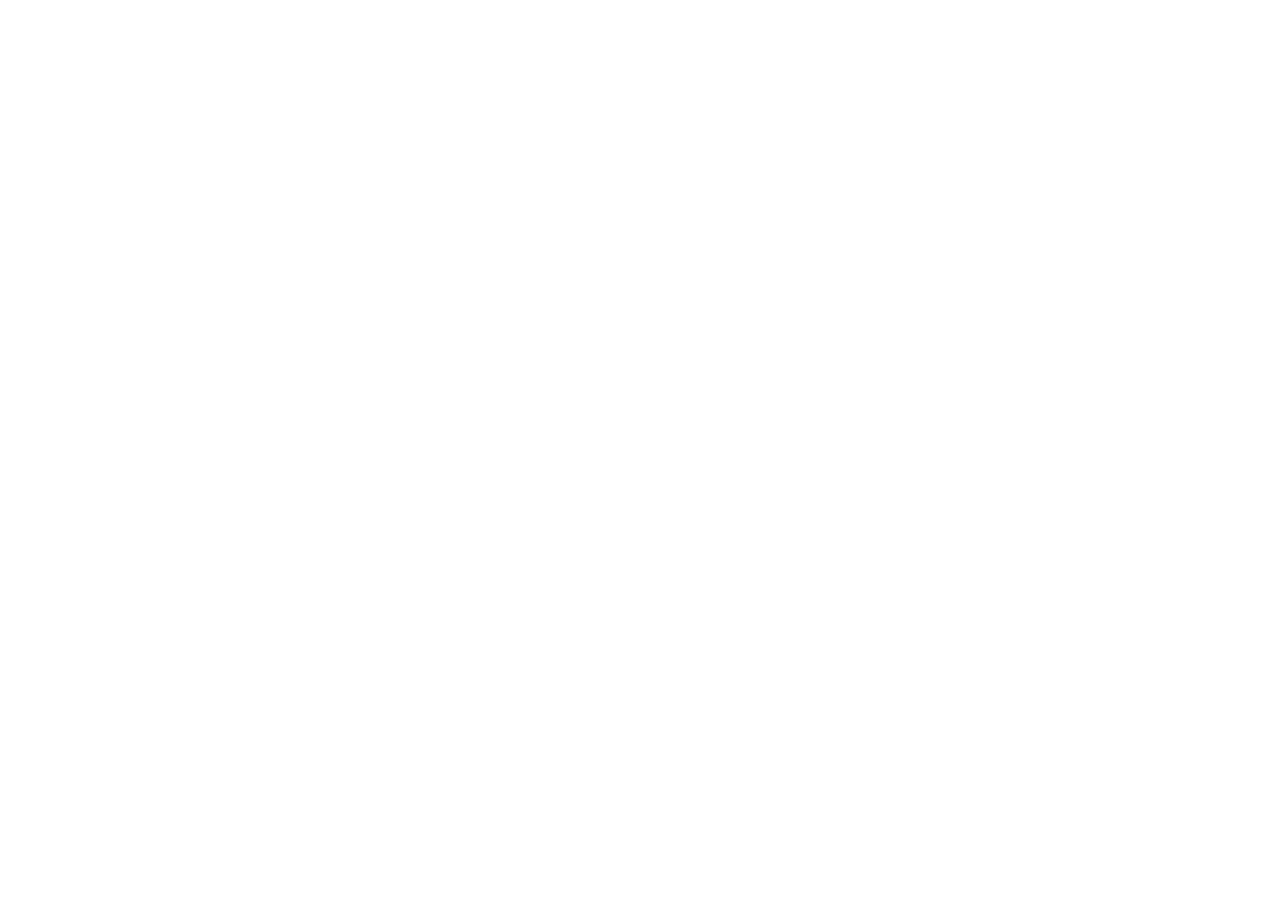
==== memory-game/index.html @ 6919223a "adding memory-game" ====
<!doctype html><html lang="en"><head><meta charset="utf-8"/><link rel="shortcut icon" href="/favicon.ico"/><meta name="viewport" content="width=device-width,initial-scale=1"/><meta name="theme-color" content="#000000"/><link rel="manifest" href="/manifest.json"/><title>React App</title><link href="/static/css/main.3fab8fdf.chunk.css" rel="stylesheet"></head><body><noscript>You need to enable JavaScript to run this app.</noscript><div id="root"></div><script>!function(l){function e(e){for(var r,t,n=e[0],o=e[1],u=e[2],f=0,i=[];f<n.length;f++)t=n[f],p[t]&&i.push(p[t][0]),p[t]=0;for(r in o)Object.prototype.hasOwnProperty.call(o,r)&&(l[r]=o[r]);for(s&&s(e);i.length;)i.shift()();return c.push.apply(c,u||[]),a()}function a(){for(var e,r=0;r<c.length;r++){for(var t=c[r],n=!0,o=1;o<t.length;o++){var u=t[o];0!==p[u]&&(n=!1)}n&&(c.splice(r--,1),e=f(f.s=t[0]))}return e}var t={},p={1:0},c=[];function f(e){if(t[e])return t[e].exports;var r=t[e]={i:e,l:!1,exports:{}};return l[e].call(r.exports,r,r.exports,f),r.l=!0,r.exports}f.m=l,f.c=t,f.d=function(e,r,t){f.o(e,r)||Object.defineProperty(e,r,{enumerable:!0,get:t})},f.r=function(e){"undefined"!=typeof Symbol&&Symbol.toStringTag&&Object.defineProperty(e,Symbol.toStringTag,{value:"Module"}),Object.defineProperty(e,"__esModule",{value:!0})},f.t=function(r,e){if(1&e&&(r=f(r)),8&e)return r;if(4&e&&"object"==typeof r&&r&&r.__esModule)return r;var t=Object.create(null);if(f.r(t),Object.defineProperty(t,"default",{enumerable:!0,value:r}),2&e&&"string"!=typeof r)for(var n in r)f.d(t,n,function(e){return r[e]}.bind(null,n));return t},f.n=function(e){var r=e&&e.__esModule?function(){return e.default}:function(){return e};return f.d(r,"a",r),r},f.o=function(e,r){return Object.prototype.hasOwnProperty.call(e,r)},f.p="/";var r=window.webpackJsonp=window.webpackJsonp||[],n=r.push.bind(r);r.push=e,r=r.slice();for(var o=0;o<r.length;o++)e(r[o]);var s=n;a()}([])</script><script src="/static/js/2.7287a1a2.chunk.js"></script><script src="/static/js/main.d39f9709.chunk.js"></script></body></html>
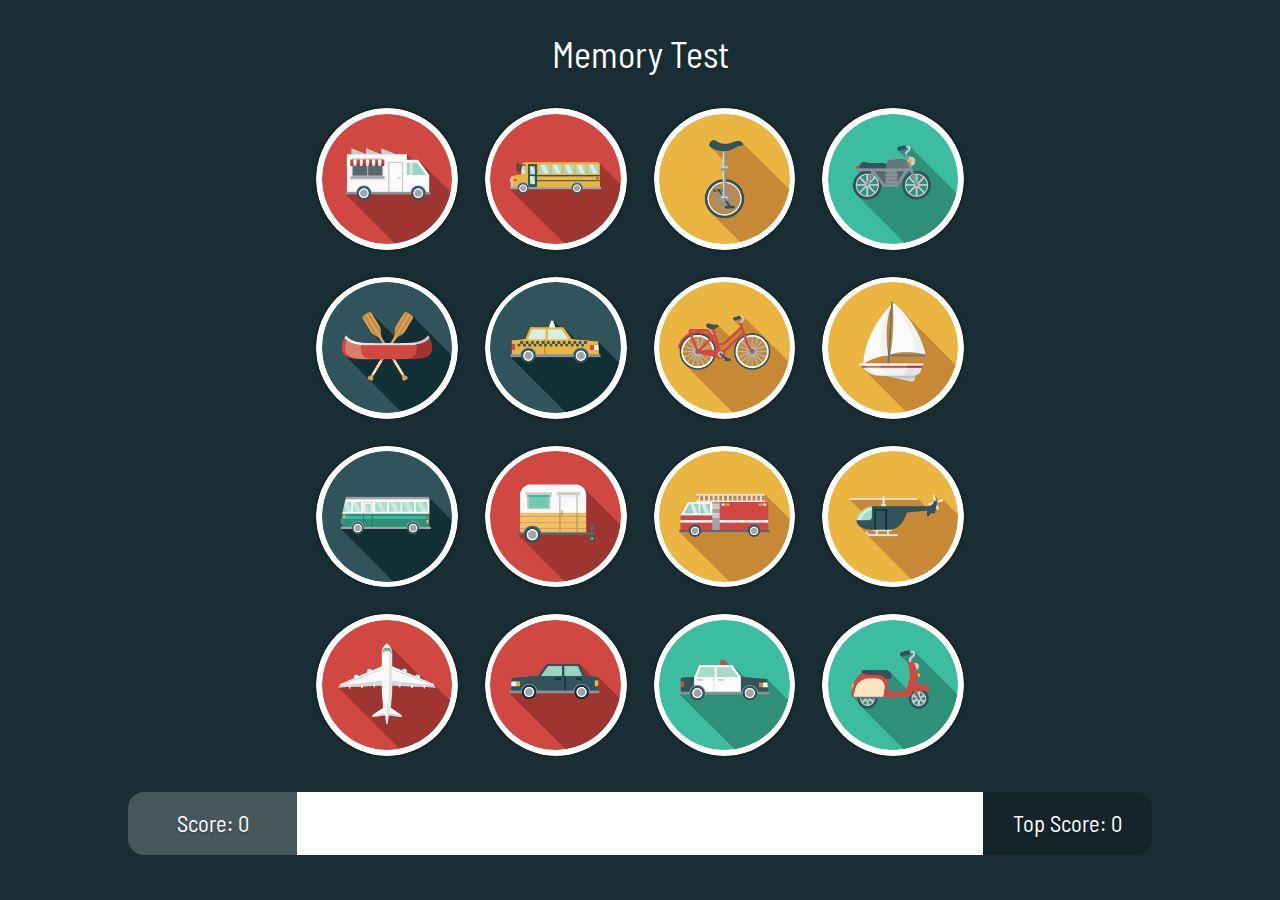
==== commit 1b42c937: "fixing paths" ====
--- a/memory-game/index.html
+++ b/memory-game/index.html
@@ -1 +1,103 @@
-<!doctype html><html lang="en"><head><meta charset="utf-8"/><link rel="shortcut icon" href="/favicon.ico"/><meta name="viewport" content="width=device-width,initial-scale=1"/><meta name="theme-color" content="#000000"/><link rel="manifest" href="/manifest.json"/><title>React App</title><link href="/static/css/main.3fab8fdf.chunk.css" rel="stylesheet"></head><body><noscript>You need to enable JavaScript to run this app.</noscript><div id="root"></div><script>!function(l){function e(e){for(var r,t,n=e[0],o=e[1],u=e[2],f=0,i=[];f<n.length;f++)t=n[f],p[t]&&i.push(p[t][0]),p[t]=0;for(r in o)Object.prototype.hasOwnProperty.call(o,r)&&(l[r]=o[r]);for(s&&s(e);i.length;)i.shift()();return c.push.apply(c,u||[]),a()}function a(){for(var e,r=0;r<c.length;r++){for(var t=c[r],n=!0,o=1;o<t.length;o++){var u=t[o];0!==p[u]&&(n=!1)}n&&(c.splice(r--,1),e=f(f.s=t[0]))}return e}var t={},p={1:0},c=[];function f(e){if(t[e])return t[e].exports;var r=t[e]={i:e,l:!1,exports:{}};return l[e].call(r.exports,r,r.exports,f),r.l=!0,r.exports}f.m=l,f.c=t,f.d=function(e,r,t){f.o(e,r)||Object.defineProperty(e,r,{enumerable:!0,get:t})},f.r=function(e){"undefined"!=typeof Symbol&&Symbol.toStringTag&&Object.defineProperty(e,Symbol.toStringTag,{value:"Module"}),Object.defineProperty(e,"__esModule",{value:!0})},f.t=function(r,e){if(1&e&&(r=f(r)),8&e)return r;if(4&e&&"object"==typeof r&&r&&r.__esModule)return r;var t=Object.create(null);if(f.r(t),Object.defineProperty(t,"default",{enumerable:!0,value:r}),2&e&&"string"!=typeof r)for(var n in r)f.d(t,n,function(e){return r[e]}.bind(null,n));return t},f.n=function(e){var r=e&&e.__esModule?function(){return e.default}:function(){return e};return f.d(r,"a",r),r},f.o=function(e,r){return Object.prototype.hasOwnProperty.call(e,r)},f.p="/";var r=window.webpackJsonp=window.webpackJsonp||[],n=r.push.bind(r);r.push=e,r=r.slice();for(var o=0;o<r.length;o++)e(r[o]);var s=n;a()}([])</script><script src="/static/js/2.7287a1a2.chunk.js"></script><script src="/static/js/main.d39f9709.chunk.js"></script></body></html>+<!DOCTYPE html>
+<html lang="en">
+  <head>
+    <meta charset="utf-8" />
+    <link rel="shortcut icon" href="./favicon.ico" />
+    <meta name="viewport" content="width=device-width,initial-scale=1" />
+    <meta name="theme-color" content="#000000" />
+    <link rel="manifest" href="./manifest.json" />
+    <title>Memory Game</title>
+    <link href="./static/css/main.3fab8fdf.chunk.css" rel="stylesheet" />
+  </head>
+  <body>
+    <noscript>You need to enable JavaScript to run this app.</noscript>
+    <div id="root"></div>
+    <script>
+      !(function(l) {
+        function e(e) {
+          for (
+            var r, t, n = e[0], o = e[1], u = e[2], f = 0, i = [];
+            f < n.length;
+            f++
+          )
+            (t = n[f]), p[t] && i.push(p[t][0]), (p[t] = 0);
+          for (r in o)
+            Object.prototype.hasOwnProperty.call(o, r) && (l[r] = o[r]);
+          for (s && s(e); i.length; ) i.shift()();
+          return c.push.apply(c, u || []), a();
+        }
+        function a() {
+          for (var e, r = 0; r < c.length; r++) {
+            for (var t = c[r], n = !0, o = 1; o < t.length; o++) {
+              var u = t[o];
+              0 !== p[u] && (n = !1);
+            }
+            n && (c.splice(r--, 1), (e = f((f.s = t[0]))));
+          }
+          return e;
+        }
+        var t = {},
+          p = { 1: 0 },
+          c = [];
+        function f(e) {
+          if (t[e]) return t[e].exports;
+          var r = (t[e] = { i: e, l: !1, exports: {} });
+          return l[e].call(r.exports, r, r.exports, f), (r.l = !0), r.exports;
+        }
+        (f.m = l),
+          (f.c = t),
+          (f.d = function(e, r, t) {
+            f.o(e, r) ||
+              Object.defineProperty(e, r, { enumerable: !0, get: t });
+          }),
+          (f.r = function(e) {
+            "undefined" != typeof Symbol &&
+              Symbol.toStringTag &&
+              Object.defineProperty(e, Symbol.toStringTag, { value: "Module" }),
+              Object.defineProperty(e, "__esModule", { value: !0 });
+          }),
+          (f.t = function(r, e) {
+            if ((1 & e && (r = f(r)), 8 & e)) return r;
+            if (4 & e && "object" == typeof r && r && r.__esModule) return r;
+            var t = Object.create(null);
+            if (
+              (f.r(t),
+              Object.defineProperty(t, "default", { enumerable: !0, value: r }),
+              2 & e && "string" != typeof r)
+            )
+              for (var n in r)
+                f.d(
+                  t,
+                  n,
+                  function(e) {
+                    return r[e];
+                  }.bind(null, n)
+                );
+            return t;
+          }),
+          (f.n = function(e) {
+            var r =
+              e && e.__esModule
+                ? function() {
+                    return e.default;
+                  }
+                : function() {
+                    return e;
+                  };
+            return f.d(r, "a", r), r;
+          }),
+          (f.o = function(e, r) {
+            return Object.prototype.hasOwnProperty.call(e, r);
+          }),
+          (f.p = "/");
+        var r = (window.webpackJsonp = window.webpackJsonp || []),
+          n = r.push.bind(r);
+        (r.push = e), (r = r.slice());
+        for (var o = 0; o < r.length; o++) e(r[o]);
+        var s = n;
+        a();
+      })([]);</script
+    ><script src="./static/js/2.7287a1a2.chunk.js"></script
+    ><script src="./static/js/main.d39f9709.chunk.js"></script>
+  </body>
+</html>
--- a/memory-game/static/css/main.3fab8fdf.chunk.css
+++ b/memory-game/static/css/main.3fab8fdf.chunk.css
@@ -0,0 +1,2 @@
+@import url(https://fonts.googleapis.com/css?family=Barlow+Semi+Condensed:300,400&display=swap);body{margin:0;font-family:-apple-system,BlinkMacSystemFont,Segoe UI,Roboto,Oxygen,Ubuntu,Cantarell,Fira Sans,Droid Sans,Helvetica Neue,sans-serif;-webkit-font-smoothing:antialiased;-moz-osx-font-smoothing:grayscale}code{font-family:source-code-pro,Menlo,Monaco,Consolas,Courier New,monospace}._card_card__3kWpz{height:0;padding-bottom:100%;position:relative;background:rgba(0,0,0,.5);border-radius:50%;box-shadow:inset 0 0 4px rgba(0,0,0,.4),0 0 4px rgba(0,0,0,.4);-webkit-transition:box-shadow .3s ease-in-out .2s;transition:box-shadow .3s ease-in-out .2s;overflow:hidden}._card_correct__aXOz4:before{background-color:rgba(60,189,159,.8)}._card_correct__aXOz4:before,._card_incorrect__cCEwc:before{content:"";display:block;position:absolute;width:100%;height:100%;z-index:1000}._card_incorrect__cCEwc:before{background-color:rgba(209,72,66,.8)}._card_hidden__3q-h7{box-shadow:inset 0 0 0 transparent,0 0 0 transparent}._card_cardContent__DewSl{position:absolute;width:100%;height:100%;border-radius:50%;cursor:pointer;box-shadow:0 0 4px rgba(0,0,0,.4);display:flex;justify-content:center;align-items:center;-webkit-transform:translateY(112%) scale(.6);transform:translateY(112%) scale(.6);-webkit-transition:-webkit-transform .15s ease-in-out .2s;transition:-webkit-transform .15s ease-in-out .2s;transition:transform .15s ease-in-out .2s;transition:transform .15s ease-in-out .2s,-webkit-transform .15s ease-in-out .2s;background:#fff;z-index:10}._card_cardContent__DewSl img{display:block;border-radius:50%;width:92%;height:auto;border:4% solid #fff}._card_shown__2FBwD{-webkit-transform:translateY(0) scale(1);transform:translateY(0) scale(1)}a,abbr,acronym,address,applet,article,aside,audio,b,big,blockquote,body,canvas,caption,center,cite,code,dd,del,details,dfn,div,dl,dt,em,embed,fieldset,figcaption,figure,footer,form,h1,h2,h3,h4,h5,h6,header,hgroup,html,i,iframe,img,ins,kbd,label,legend,li,mark,menu,nav,object,ol,output,p,pre,q,ruby,s,samp,section,small,span,strike,strong,sub,summary,sup,table,tbody,td,tfoot,th,thead,time,tr,tt,u,ul,var,video{margin:0;padding:0;border:0;font-size:100%;font:inherit;vertical-align:baseline}article,aside,details,figcaption,figure,footer,header,hgroup,menu,nav,section{display:block}body{line-height:1}ol,ul{list-style:none}blockquote,q{quotes:none}blockquote:after,blockquote:before,q:after,q:before{content:"";content:none}table{border-collapse:collapse;border-spacing:0}body{background:#192e34;color:#fff;font-weight:400;font-family:Barlow Semi Condensed,sans-serif;text-shadow:0 2px 2px rgba(0,0,0,.2)}.styles_appContainer__3xrrJ{width:80vw;max-width:1200px;margin:0 auto}.styles_title__8kSDO{font-size:4vmin;padding:4vmin 0;text-align:center}.styles_cardContainer__1dPBa{width:72vmin;display:grid;grid-template-columns:1fr 1fr 1fr 1fr;grid-template-rows:auto;grid-column-gap:3vh;grid-row-gap:3vh;position:relative;margin:0 auto}.styles_scoreContainer__2Tp-m{display:flex;padding:4vmin 0 20px;justify-content:center;font-size:2.5vmin;align-items:stretch}.styles_scoreContainer__2Tp-m .styles_score__1Z7i4{max-width:200px;flex:1 1;padding:20px;background:rgba(0,0,0,.2);border-radius:16px 0 0 16px;background:hsla(0,0%,100%,.2);text-align:center}.styles_scoreContainer__2Tp-m .styles_message__O3rTg{flex:5 1;text-align:center;background:#fff;padding:20px;color:transparent;-webkit-animation:styles_flashing__23rtS 1.5s infinite;animation:styles_flashing__23rtS 1.5s infinite;text-shadow:none;width:100%}.styles_scoreContainer__2Tp-m .styles_fail__1Vsy2{background:#d14842;color:#fff;-webkit-animation:none;animation:none}@-webkit-keyframes styles_flashing__23rtS{0%{color:transparent}20%{color:#000}80%{color:#000}to{color:transparent}}@keyframes styles_flashing__23rtS{0%{color:transparent}20%{color:#000}80%{color:#000}to{color:transparent}}.styles_scoreContainer__2Tp-m .styles_topScore__HxZDN{max-width:200px;text-align:right;flex:1 1;padding:20px;border-radius:0 16px 16px 0;background:rgba(0,0,0,.2);text-align:center}
+/*# sourceMappingURL=main.3fab8fdf.chunk.css.map */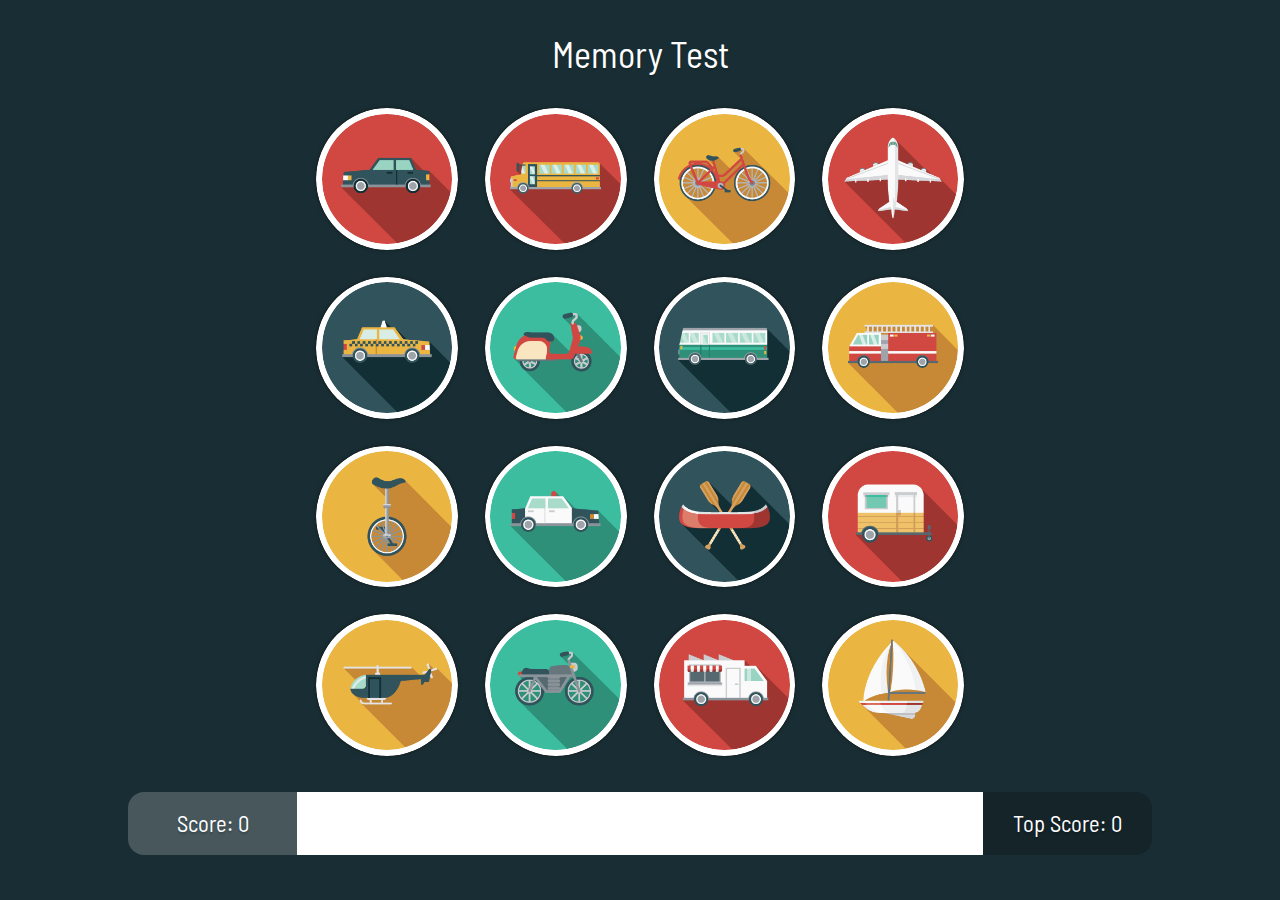
==== commit 0c493143: "updating memory game style" ====
--- a/memory-game/index.html
+++ b/memory-game/index.html
@@ -1,103 +1 @@
-<!DOCTYPE html>
-<html lang="en">
-  <head>
-    <meta charset="utf-8" />
-    <link rel="shortcut icon" href="./favicon.ico" />
-    <meta name="viewport" content="width=device-width,initial-scale=1" />
-    <meta name="theme-color" content="#000000" />
-    <link rel="manifest" href="./manifest.json" />
-    <title>Memory Game</title>
-    <link href="./static/css/main.3fab8fdf.chunk.css" rel="stylesheet" />
-  </head>
-  <body>
-    <noscript>You need to enable JavaScript to run this app.</noscript>
-    <div id="root"></div>
-    <script>
-      !(function(l) {
-        function e(e) {
-          for (
-            var r, t, n = e[0], o = e[1], u = e[2], f = 0, i = [];
-            f < n.length;
-            f++
-          )
-            (t = n[f]), p[t] && i.push(p[t][0]), (p[t] = 0);
-          for (r in o)
-            Object.prototype.hasOwnProperty.call(o, r) && (l[r] = o[r]);
-          for (s && s(e); i.length; ) i.shift()();
-          return c.push.apply(c, u || []), a();
-        }
-        function a() {
-          for (var e, r = 0; r < c.length; r++) {
-            for (var t = c[r], n = !0, o = 1; o < t.length; o++) {
-              var u = t[o];
-              0 !== p[u] && (n = !1);
-            }
-            n && (c.splice(r--, 1), (e = f((f.s = t[0]))));
-          }
-          return e;
-        }
-        var t = {},
-          p = { 1: 0 },
-          c = [];
-        function f(e) {
-          if (t[e]) return t[e].exports;
-          var r = (t[e] = { i: e, l: !1, exports: {} });
-          return l[e].call(r.exports, r, r.exports, f), (r.l = !0), r.exports;
-        }
-        (f.m = l),
-          (f.c = t),
-          (f.d = function(e, r, t) {
-            f.o(e, r) ||
-              Object.defineProperty(e, r, { enumerable: !0, get: t });
-          }),
-          (f.r = function(e) {
-            "undefined" != typeof Symbol &&
-              Symbol.toStringTag &&
-              Object.defineProperty(e, Symbol.toStringTag, { value: "Module" }),
-              Object.defineProperty(e, "__esModule", { value: !0 });
-          }),
-          (f.t = function(r, e) {
-            if ((1 & e && (r = f(r)), 8 & e)) return r;
-            if (4 & e && "object" == typeof r && r && r.__esModule) return r;
-            var t = Object.create(null);
-            if (
-              (f.r(t),
-              Object.defineProperty(t, "default", { enumerable: !0, value: r }),
-              2 & e && "string" != typeof r)
-            )
-              for (var n in r)
-                f.d(
-                  t,
-                  n,
-                  function(e) {
-                    return r[e];
-                  }.bind(null, n)
-                );
-            return t;
-          }),
-          (f.n = function(e) {
-            var r =
-              e && e.__esModule
-                ? function() {
-                    return e.default;
-                  }
-                : function() {
-                    return e;
-                  };
-            return f.d(r, "a", r), r;
-          }),
-          (f.o = function(e, r) {
-            return Object.prototype.hasOwnProperty.call(e, r);
-          }),
-          (f.p = "/");
-        var r = (window.webpackJsonp = window.webpackJsonp || []),
-          n = r.push.bind(r);
-        (r.push = e), (r = r.slice());
-        for (var o = 0; o < r.length; o++) e(r[o]);
-        var s = n;
-        a();
-      })([]);</script
-    ><script src="./static/js/2.7287a1a2.chunk.js"></script
-    ><script src="./static/js/main.d39f9709.chunk.js"></script>
-  </body>
-</html>
+<!doctype html><html lang="en"><head><meta charset="utf-8"/><link rel="shortcut icon" href="./favicon.ico"/><meta name="viewport" content="width=device-width,initial-scale=1"/><meta name="theme-color" content="#000000"/><link rel="manifest" href="./manifest.json"/><title>React App</title><link href="./static/css/main.84a4ba36.chunk.css" rel="stylesheet"></head><body><noscript>You need to enable JavaScript to run this app.</noscript><div id="root"></div><script>!function(l){function e(e){for(var r,t,n=e[0],o=e[1],u=e[2],f=0,i=[];f<n.length;f++)t=n[f],p[t]&&i.push(p[t][0]),p[t]=0;for(r in o)Object.prototype.hasOwnProperty.call(o,r)&&(l[r]=o[r]);for(s&&s(e);i.length;)i.shift()();return c.push.apply(c,u||[]),a()}function a(){for(var e,r=0;r<c.length;r++){for(var t=c[r],n=!0,o=1;o<t.length;o++){var u=t[o];0!==p[u]&&(n=!1)}n&&(c.splice(r--,1),e=f(f.s=t[0]))}return e}var t={},p={1:0},c=[];function f(e){if(t[e])return t[e].exports;var r=t[e]={i:e,l:!1,exports:{}};return l[e].call(r.exports,r,r.exports,f),r.l=!0,r.exports}f.m=l,f.c=t,f.d=function(e,r,t){f.o(e,r)||Object.defineProperty(e,r,{enumerable:!0,get:t})},f.r=function(e){"undefined"!=typeof Symbol&&Symbol.toStringTag&&Object.defineProperty(e,Symbol.toStringTag,{value:"Module"}),Object.defineProperty(e,"__esModule",{value:!0})},f.t=function(r,e){if(1&e&&(r=f(r)),8&e)return r;if(4&e&&"object"==typeof r&&r&&r.__esModule)return r;var t=Object.create(null);if(f.r(t),Object.defineProperty(t,"default",{enumerable:!0,value:r}),2&e&&"string"!=typeof r)for(var n in r)f.d(t,n,function(e){return r[e]}.bind(null,n));return t},f.n=function(e){var r=e&&e.__esModule?function(){return e.default}:function(){return e};return f.d(r,"a",r),r},f.o=function(e,r){return Object.prototype.hasOwnProperty.call(e,r)},f.p="/";var r=window.webpackJsonp=window.webpackJsonp||[],n=r.push.bind(r);r.push=e,r=r.slice();for(var o=0;o<r.length;o++)e(r[o]);var s=n;a()}([])</script><script src="./static/js/2.7287a1a2.chunk.js"></script><script src="./static/js/main.d39f9709.chunk.js"></script></body></html>--- a/memory-game/static/css/main.84a4ba36.chunk.css
+++ b/memory-game/static/css/main.84a4ba36.chunk.css
@@ -0,0 +1,2 @@
+@import url(https://fonts.googleapis.com/css?family=Barlow+Semi+Condensed:300,400&display=swap);body{margin:0;font-family:-apple-system,BlinkMacSystemFont,Segoe UI,Roboto,Oxygen,Ubuntu,Cantarell,Fira Sans,Droid Sans,Helvetica Neue,sans-serif;-webkit-font-smoothing:antialiased;-moz-osx-font-smoothing:grayscale}code{font-family:source-code-pro,Menlo,Monaco,Consolas,Courier New,monospace}._card_card__3kWpz{height:0;padding-bottom:100%;position:relative;background:rgba(0,0,0,.5);border-radius:50%;box-shadow:inset 0 0 4px rgba(0,0,0,.4),0 0 4px rgba(0,0,0,.4);-webkit-transition:box-shadow .3s ease-in-out .2s;transition:box-shadow .3s ease-in-out .2s;overflow:hidden}._card_correct__aXOz4:before{background-color:rgba(60,189,159,.8)}._card_correct__aXOz4:before,._card_incorrect__cCEwc:before{content:"";display:block;border-radius:50%;position:absolute;top:0;left:0;width:100%;height:100%;z-index:1000}._card_incorrect__cCEwc:before{background-color:rgba(209,72,66,.8)}._card_hidden__3q-h7{box-shadow:inset 0 0 0 transparent,0 0 0 transparent}._card_cardContent__DewSl{position:absolute;width:100%;height:100%;border-radius:50%;cursor:pointer;box-shadow:0 0 4px rgba(0,0,0,.4);display:flex;justify-content:center;align-items:center;-webkit-transform:translateY(112%) scale(.6);transform:translateY(112%) scale(.6);-webkit-transition:-webkit-transform .15s ease-in-out .2s;transition:-webkit-transform .15s ease-in-out .2s;transition:transform .15s ease-in-out .2s;transition:transform .15s ease-in-out .2s,-webkit-transform .15s ease-in-out .2s;background:#fff;z-index:10}._card_cardContent__DewSl img{display:block;border-radius:50%;width:92%;height:auto;border:4% solid #fff}._card_shown__2FBwD{-webkit-transform:translateY(0) scale(1);transform:translateY(0) scale(1)}a,abbr,acronym,address,applet,article,aside,audio,b,big,blockquote,body,canvas,caption,center,cite,code,dd,del,details,dfn,div,dl,dt,em,embed,fieldset,figcaption,figure,footer,form,h1,h2,h3,h4,h5,h6,header,hgroup,html,i,iframe,img,ins,kbd,label,legend,li,mark,menu,nav,object,ol,output,p,pre,q,ruby,s,samp,section,small,span,strike,strong,sub,summary,sup,table,tbody,td,tfoot,th,thead,time,tr,tt,u,ul,var,video{margin:0;padding:0;border:0;font-size:100%;font:inherit;vertical-align:baseline}article,aside,details,figcaption,figure,footer,header,hgroup,menu,nav,section{display:block}body{line-height:1}ol,ul{list-style:none}blockquote,q{quotes:none}blockquote:after,blockquote:before,q:after,q:before{content:"";content:none}table{border-collapse:collapse;border-spacing:0}body{background:#192e34;color:#fff;font-weight:400;font-family:Barlow Semi Condensed,sans-serif;text-shadow:0 2px 2px rgba(0,0,0,.2)}.styles_appContainer__3xrrJ{width:80vw;max-width:1200px;margin:0 auto}.styles_title__8kSDO{font-size:4vmin;padding:4vmin 0;text-align:center}.styles_cardContainer__1dPBa{width:72vmin;display:grid;grid-template-columns:1fr 1fr 1fr 1fr;grid-template-rows:auto;grid-column-gap:3vh;grid-row-gap:3vh;position:relative;margin:0 auto}.styles_scoreContainer__2Tp-m{display:flex;padding:4vmin 0 20px;justify-content:center;font-size:2.5vmin;align-items:stretch}.styles_scoreContainer__2Tp-m .styles_score__1Z7i4{max-width:200px;flex:1 1;padding:20px;background:rgba(0,0,0,.2);border-radius:16px 0 0 16px;background:hsla(0,0%,100%,.2);text-align:center}.styles_scoreContainer__2Tp-m .styles_message__O3rTg{flex:5 1;text-align:center;background:#fff;padding:20px;color:transparent;-webkit-animation:styles_flashing__23rtS 1.5s infinite;animation:styles_flashing__23rtS 1.5s infinite;text-shadow:none;width:100%}.styles_scoreContainer__2Tp-m .styles_fail__1Vsy2{background:#d14842;color:#fff;-webkit-animation:none;animation:none}@-webkit-keyframes styles_flashing__23rtS{0%{color:transparent}20%{color:#000}80%{color:#000}to{color:transparent}}@keyframes styles_flashing__23rtS{0%{color:transparent}20%{color:#000}80%{color:#000}to{color:transparent}}.styles_scoreContainer__2Tp-m .styles_topScore__HxZDN{max-width:200px;text-align:right;flex:1 1;padding:20px;border-radius:0 16px 16px 0;background:rgba(0,0,0,.2);text-align:center}
+/*# sourceMappingURL=main.84a4ba36.chunk.css.map */